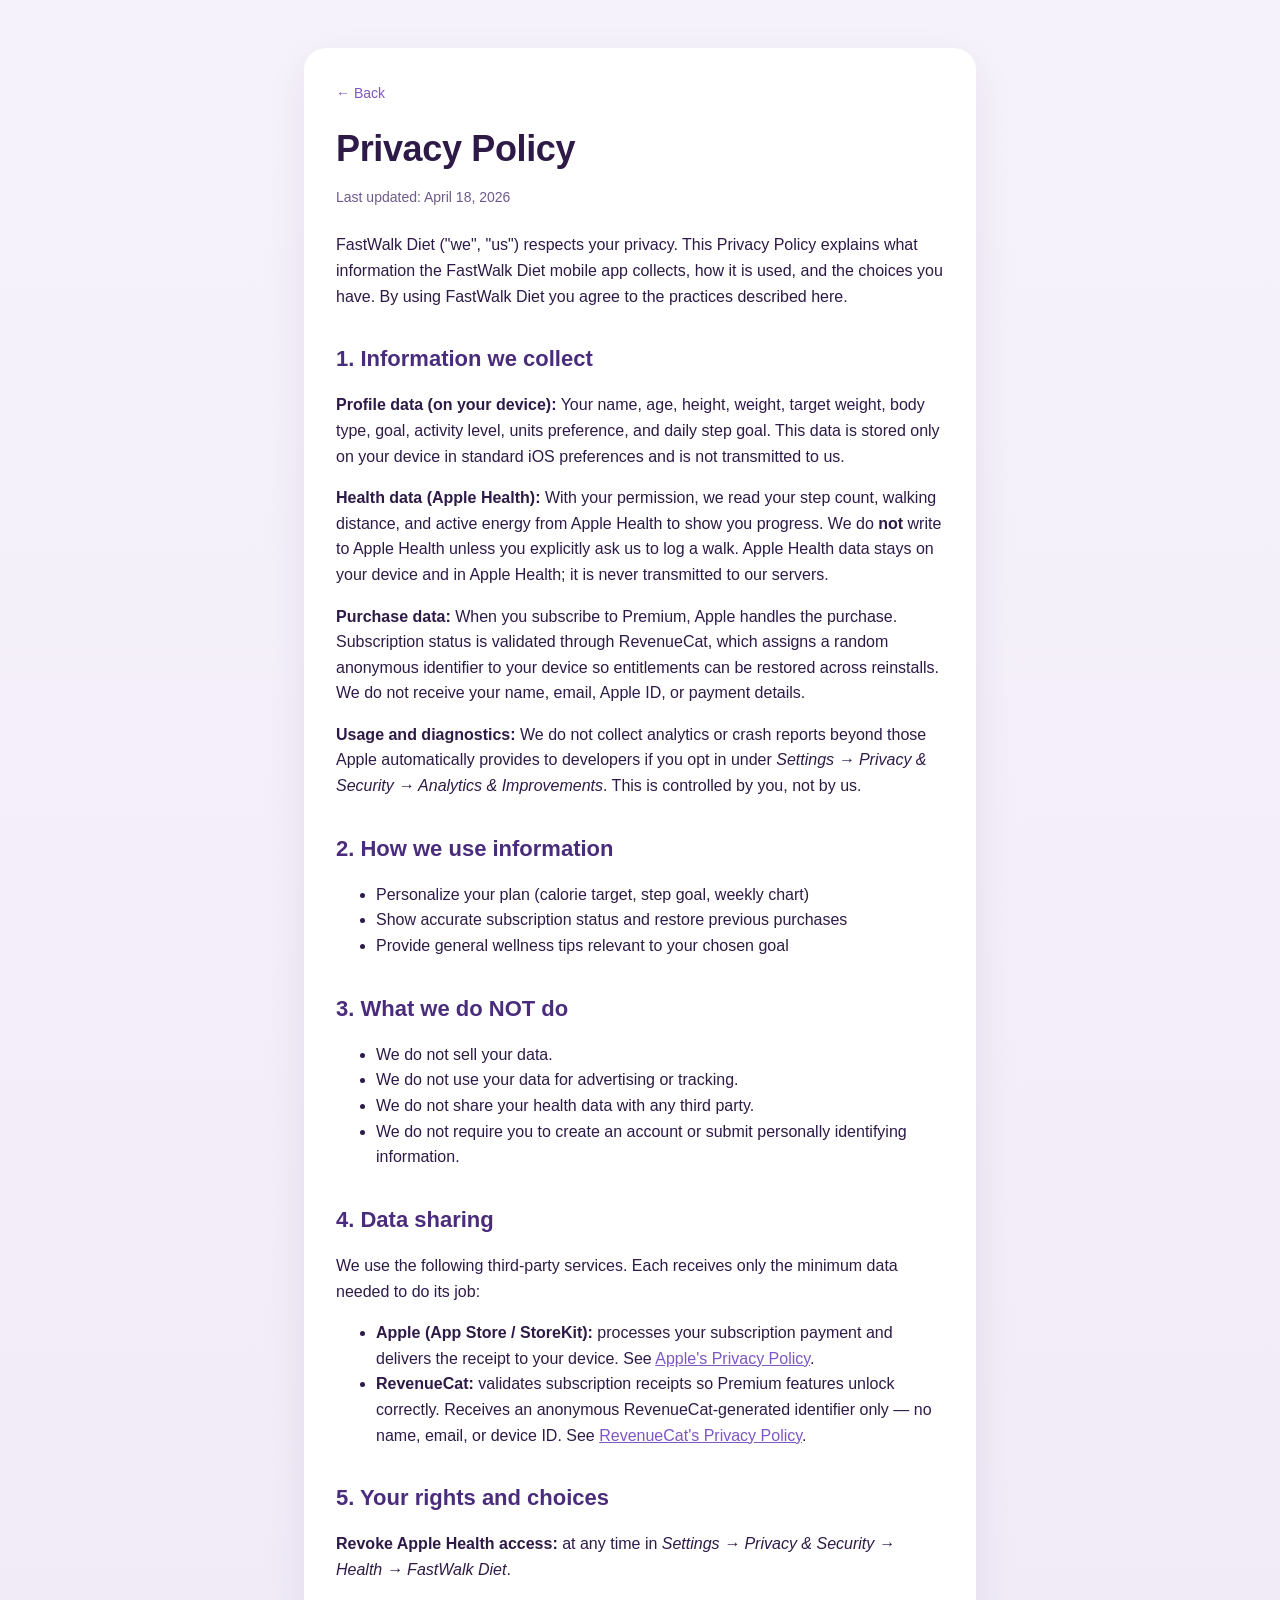
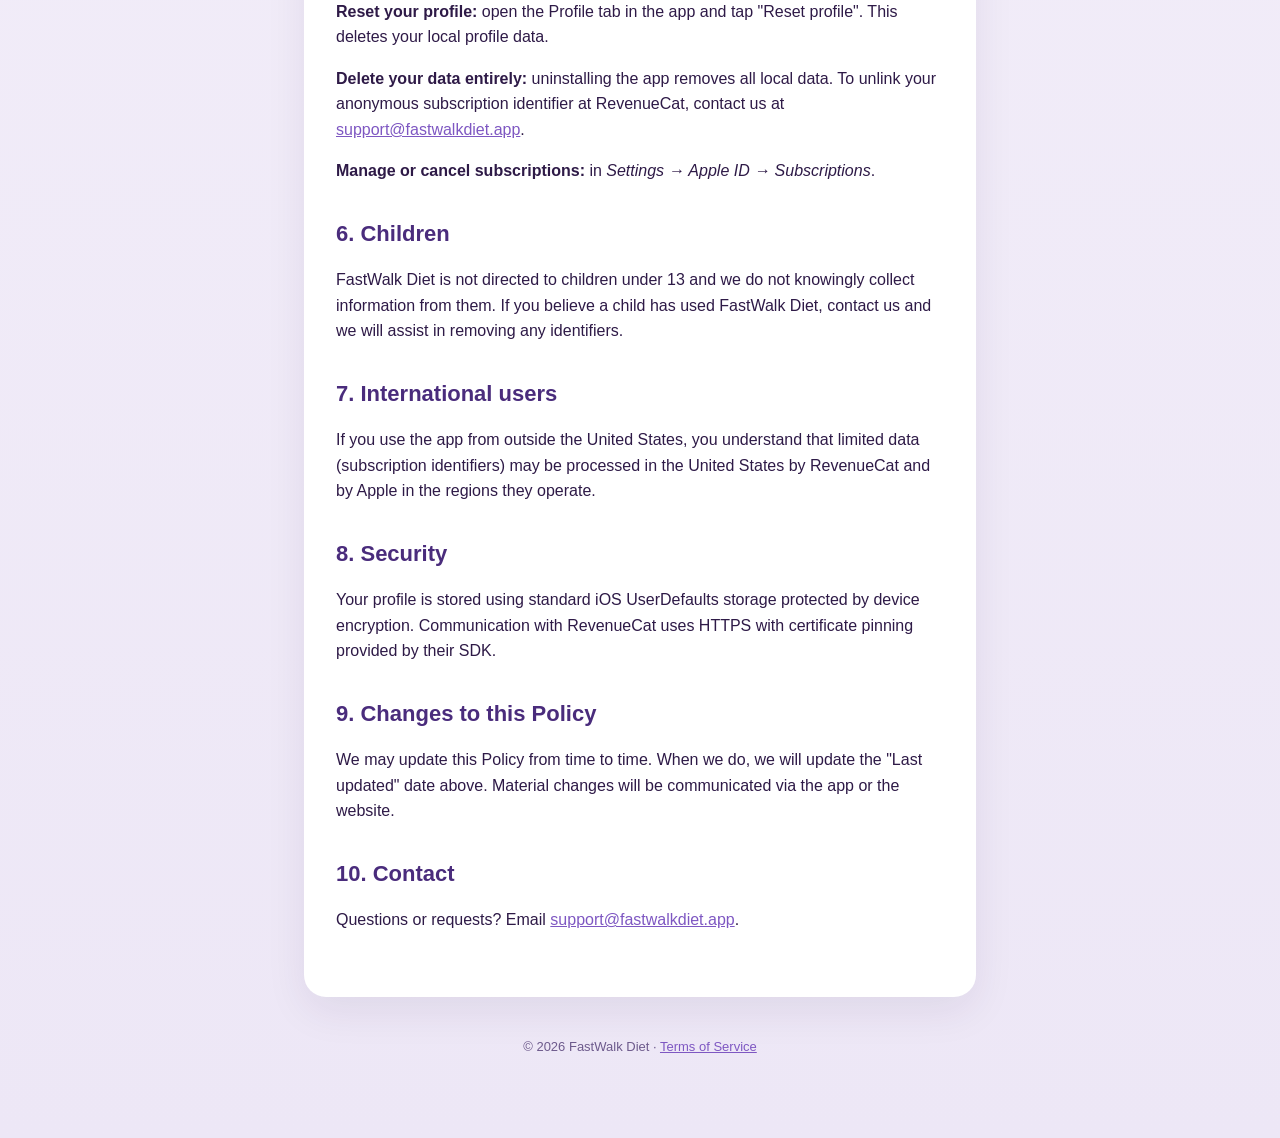
==== privacy.html @ 20ce17f5 "Initial legal pages for FastWalk Diet" ====
<!DOCTYPE html>
<html lang="en">
<head>
<meta charset="UTF-8" />
<meta name="viewport" content="width=device-width, initial-scale=1.0" />
<title>Privacy Policy — FastWalk Diet</title>
<link rel="stylesheet" href="style.css" />
</head>
<body>
<main class="container">
<article class="legal-wrap">
<a href="index.html" class="home-link">Back</a>
<h1>Privacy Policy</h1>
<p class="meta">Last updated: April 18, 2026</p>

<p>FastWalk Diet ("we", "us") respects your privacy. This Privacy Policy explains what
information the FastWalk Diet mobile app collects, how it is used, and the choices you
have. By using FastWalk Diet you agree to the practices described here.</p>

<h2>1. Information we collect</h2>
<p><strong>Profile data (on your device):</strong> Your name, age, height, weight, target
weight, body type, goal, activity level, units preference, and daily step goal. This data
is stored only on your device in standard iOS preferences and is not transmitted to us.</p>

<p><strong>Health data (Apple Health):</strong> With your permission, we read your step
count, walking distance, and active energy from Apple Health to show you progress. We
do <strong>not</strong> write to Apple Health unless you explicitly ask us to log a walk.
Apple Health data stays on your device and in Apple Health; it is never transmitted to
our servers.</p>

<p><strong>Purchase data:</strong> When you subscribe to Premium, Apple handles the
purchase. Subscription status is validated through RevenueCat, which assigns a random
anonymous identifier to your device so entitlements can be restored across reinstalls.
We do not receive your name, email, Apple ID, or payment details.</p>

<p><strong>Usage and diagnostics:</strong> We do not collect analytics or crash reports
beyond those Apple automatically provides to developers if you opt in under
<em>Settings → Privacy &amp; Security → Analytics &amp; Improvements</em>. This is
controlled by you, not by us.</p>

<h2>2. How we use information</h2>
<ul>
  <li>Personalize your plan (calorie target, step goal, weekly chart)</li>
  <li>Show accurate subscription status and restore previous purchases</li>
  <li>Provide general wellness tips relevant to your chosen goal</li>
</ul>

<h2>3. What we do NOT do</h2>
<ul>
  <li>We do not sell your data.</li>
  <li>We do not use your data for advertising or tracking.</li>
  <li>We do not share your health data with any third party.</li>
  <li>We do not require you to create an account or submit personally identifying
      information.</li>
</ul>

<h2>4. Data sharing</h2>
<p>We use the following third-party services. Each receives only the minimum data needed
to do its job:</p>
<ul>
  <li><strong>Apple (App Store / StoreKit):</strong> processes your subscription payment
      and delivers the receipt to your device. See
      <a href="https://www.apple.com/legal/privacy/" target="_blank" rel="noopener">Apple's
      Privacy Policy</a>.</li>
  <li><strong>RevenueCat:</strong> validates subscription receipts so Premium features
      unlock correctly. Receives an anonymous RevenueCat-generated identifier only —
      no name, email, or device ID. See
      <a href="https://www.revenuecat.com/privacy/" target="_blank" rel="noopener">RevenueCat's
      Privacy Policy</a>.</li>
</ul>

<h2>5. Your rights and choices</h2>
<p><strong>Revoke Apple Health access:</strong> at any time in
<em>Settings → Privacy &amp; Security → Health → FastWalk Diet</em>.</p>
<p><strong>Reset your profile:</strong> open the Profile tab in the app and tap "Reset
profile". This deletes your local profile data.</p>
<p><strong>Delete your data entirely:</strong> uninstalling the app removes all local
data. To unlink your anonymous subscription identifier at RevenueCat, contact us at
<a href="mailto:support@fastwalkdiet.app">support@fastwalkdiet.app</a>.</p>
<p><strong>Manage or cancel subscriptions:</strong> in
<em>Settings → Apple ID → Subscriptions</em>.</p>

<h2>6. Children</h2>
<p>FastWalk Diet is not directed to children under 13 and we do not knowingly collect
information from them. If you believe a child has used FastWalk Diet, contact us and we
will assist in removing any identifiers.</p>

<h2>7. International users</h2>
<p>If you use the app from outside the United States, you understand that limited data
(subscription identifiers) may be processed in the United States by RevenueCat and by
Apple in the regions they operate.</p>

<h2>8. Security</h2>
<p>Your profile is stored using standard iOS UserDefaults storage protected by device
encryption. Communication with RevenueCat uses HTTPS with certificate pinning provided
by their SDK.</p>

<h2>9. Changes to this Policy</h2>
<p>We may update this Policy from time to time. When we do, we will update the "Last
updated" date above. Material changes will be communicated via the app or the website.</p>

<h2>10. Contact</h2>
<p>Questions or requests? Email
<a href="mailto:support@fastwalkdiet.app">support@fastwalkdiet.app</a>.</p>

</article>

<footer>© 2026 FastWalk Diet · <a href="terms.html">Terms of Service</a></footer>
</main>
</body>
</html>
---- style.css ----
:root {
  --bg: #f6f2fb;
  --bg2: #ede7f6;
  --accent: #7e57c2;
  --accent-dark: #4a2c7c;
  --text: #2e1a47;
  --subtext: #6d5a8c;
  --card: #ffffff;
}

* { box-sizing: border-box; }

html, body {
  margin: 0;
  padding: 0;
  font-family: -apple-system, BlinkMacSystemFont, "SF Pro Text", "Segoe UI", Roboto,
               Helvetica, Arial, sans-serif;
  background: linear-gradient(180deg, var(--bg) 0%, var(--bg2) 100%);
  color: var(--text);
  line-height: 1.6;
  min-height: 100vh;
}

.container {
  max-width: 720px;
  margin: 0 auto;
  padding: 48px 24px 80px;
}

.hero { text-align: center; padding: 40px 0 24px; }
.hero h1 {
  margin: 0 0 8px;
  font-size: 44px;
  font-weight: 800;
  letter-spacing: -0.01em;
  background: linear-gradient(135deg, #b39ddb, #7e57c2);
  -webkit-background-clip: text;
  background-clip: text;
  color: transparent;
}
.tagline { color: var(--subtext); font-size: 18px; margin: 0; }

nav.links {
  display: flex;
  flex-wrap: wrap;
  gap: 12px;
  justify-content: center;
  margin-top: 32px;
}
nav.links a {
  background: var(--card);
  color: var(--accent-dark);
  padding: 14px 20px;
  border-radius: 14px;
  text-decoration: none;
  font-weight: 600;
  box-shadow: 0 6px 14px rgba(126, 87, 194, 0.12);
  transition: transform 0.15s, box-shadow 0.15s;
}
nav.links a:hover {
  transform: translateY(-1px);
  box-shadow: 0 10px 20px rgba(126, 87, 194, 0.18);
}

h1 { font-size: 36px; font-weight: 800; letter-spacing: -0.01em; margin: 0 0 12px; color: var(--text); }
h2 { font-size: 22px; margin: 32px 0 8px; color: var(--accent-dark); }
p, li { font-size: 16px; color: var(--text); }
a { color: var(--accent); }

.legal-wrap {
  background: var(--card);
  padding: 32px 32px 48px;
  border-radius: 22px;
  box-shadow: 0 14px 40px rgba(46, 26, 71, 0.08);
}

.meta {
  font-size: 14px;
  color: var(--subtext);
  margin: -4px 0 24px;
}

footer {
  text-align: center;
  font-size: 13px;
  color: var(--subtext);
  margin-top: 40px;
}
footer a { color: var(--accent); }

.home-link {
  display: inline-block;
  color: var(--accent);
  font-size: 14px;
  text-decoration: none;
  margin-bottom: 16px;
}
.home-link::before { content: "← "; }
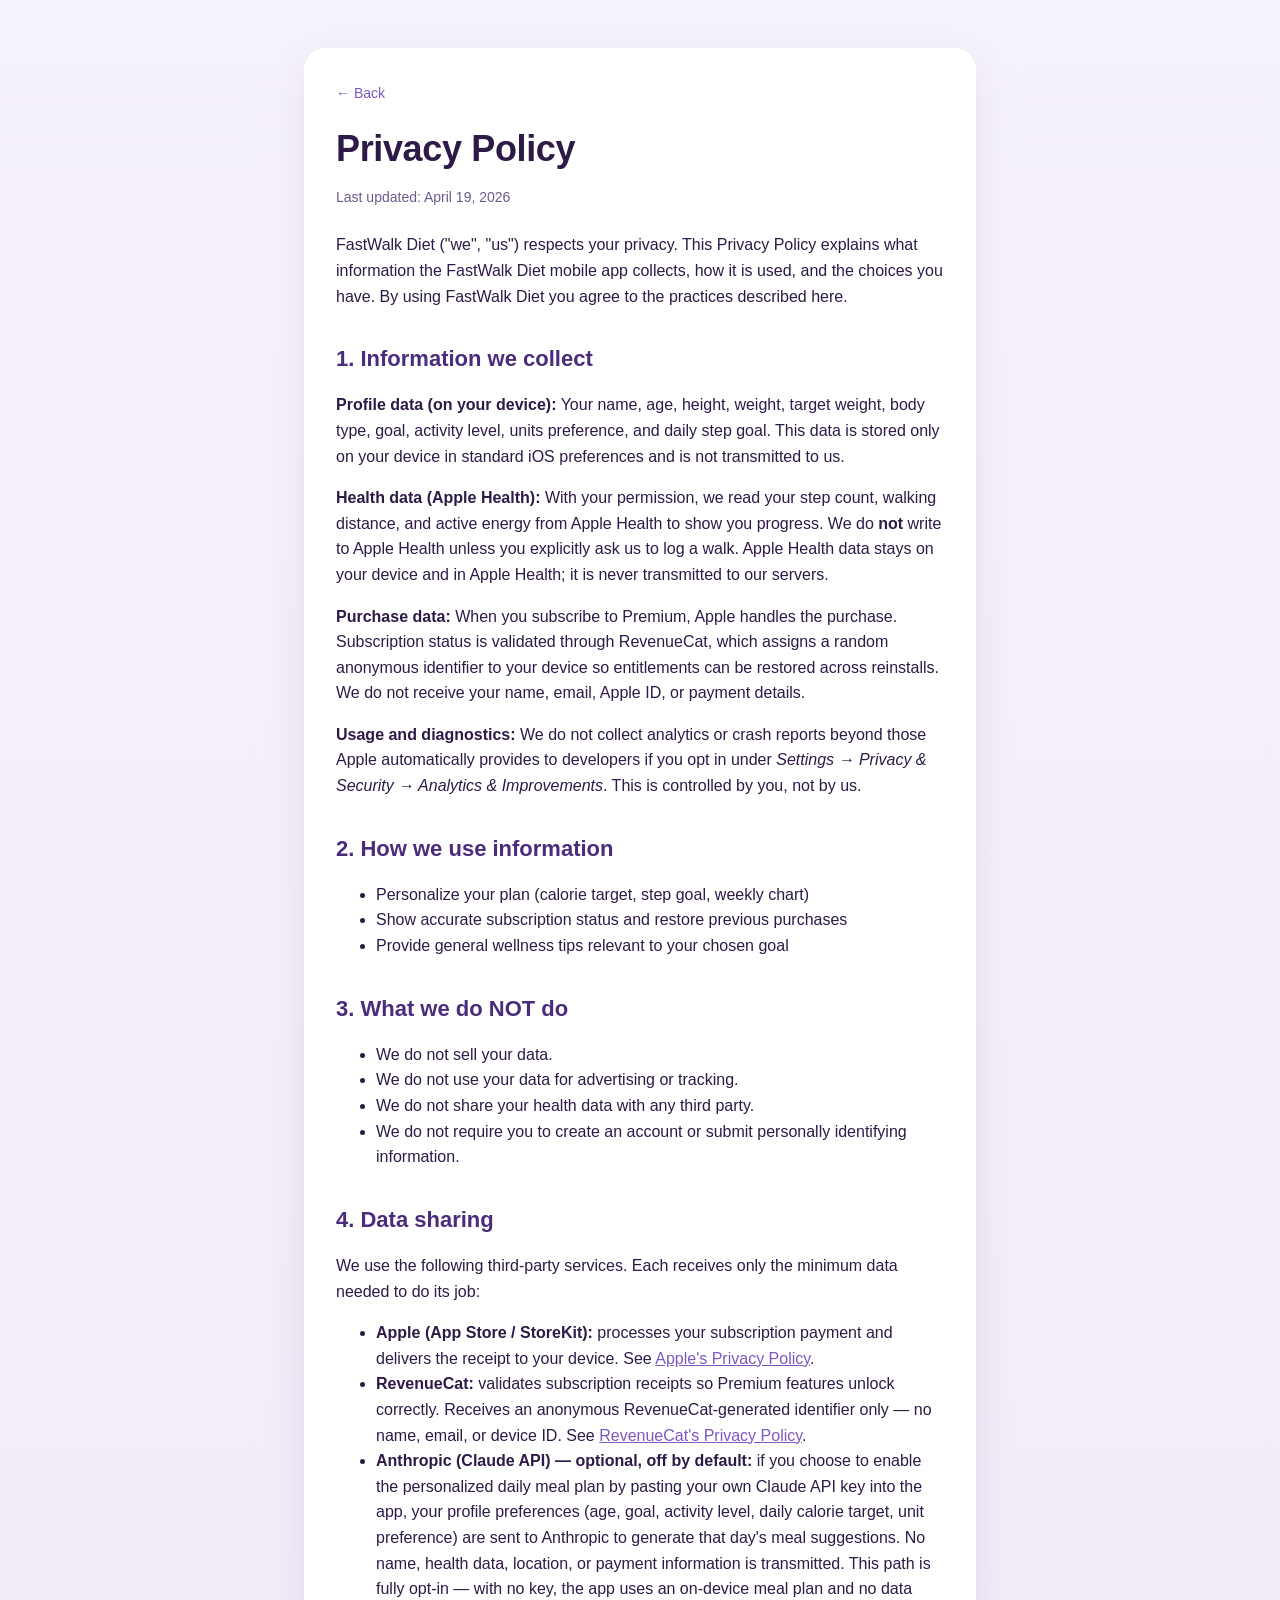
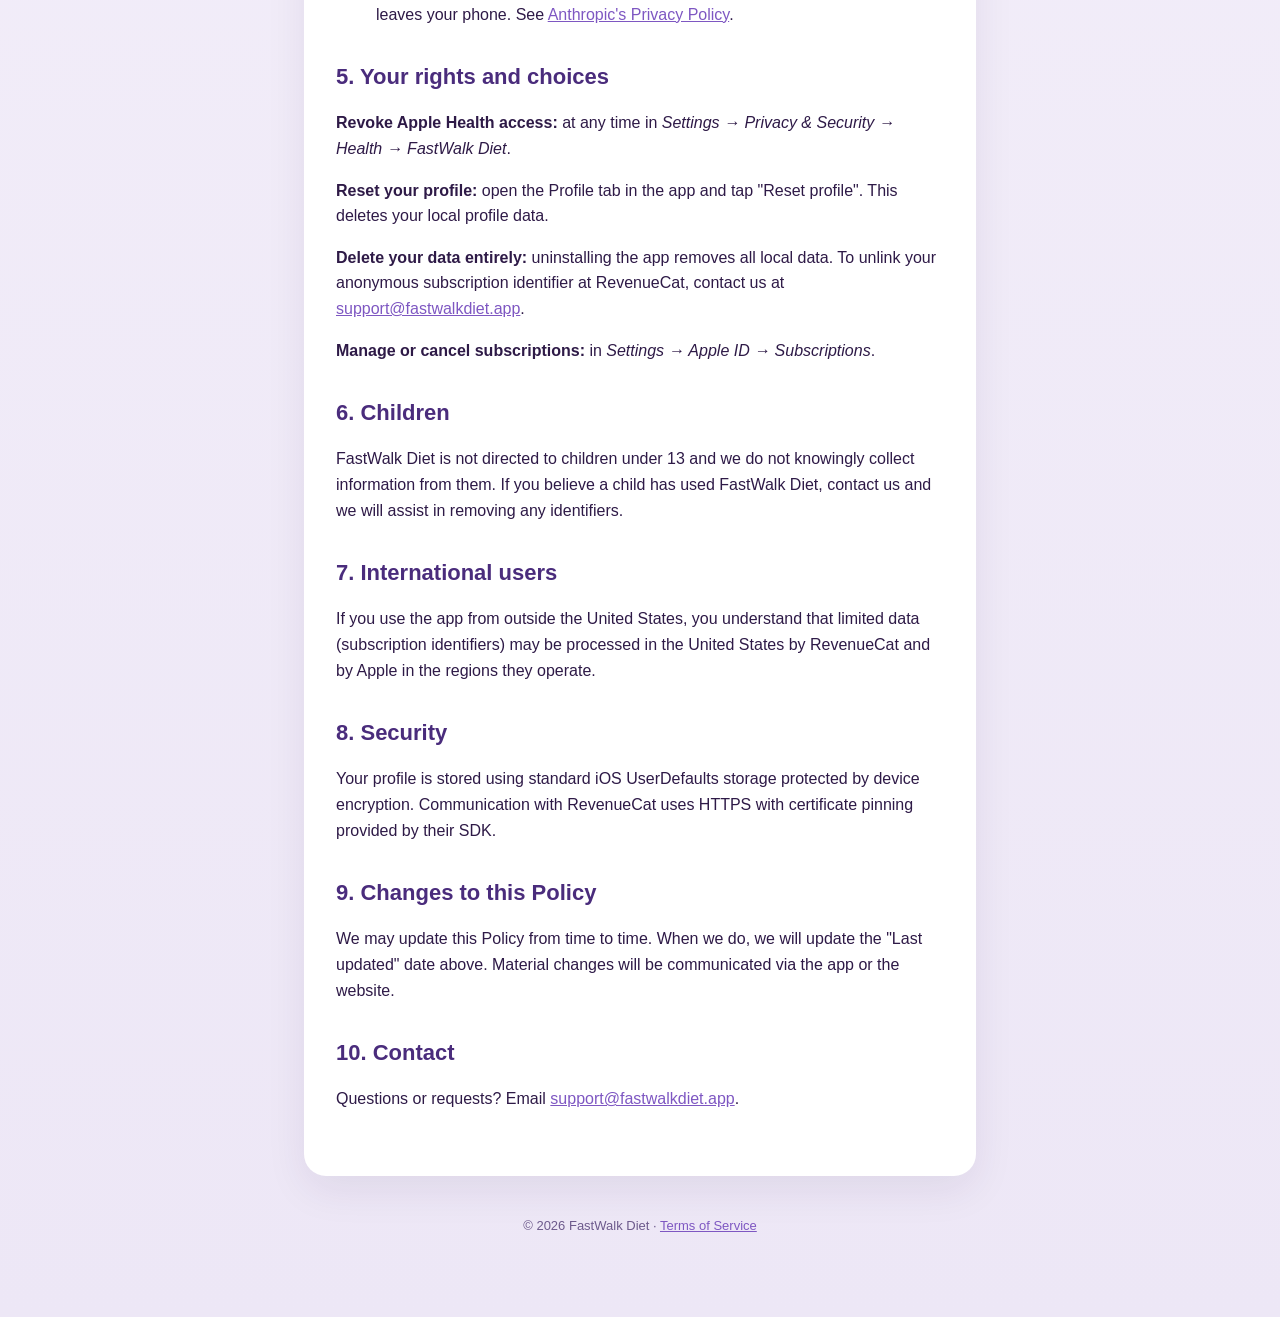
==== commit 620df2f6: "Add Anthropic/Claude disclosure to privacy + Sources & Science page with peer-reviewed citations" ====
--- a/privacy.html
+++ b/privacy.html
@@ -11,7 +11,7 @@
 <article class="legal-wrap">
 <a href="index.html" class="home-link">Back</a>
 <h1>Privacy Policy</h1>
-<p class="meta">Last updated: April 18, 2026</p>
+<p class="meta">Last updated: April 19, 2026</p>
 
 <p>FastWalk Diet ("we", "us") respects your privacy. This Privacy Policy explains what
 information the FastWalk Diet mobile app collects, how it is used, and the choices you
@@ -67,6 +67,15 @@
       no name, email, or device ID. See
       <a href="https://www.revenuecat.com/privacy/" target="_blank" rel="noopener">RevenueCat's
       Privacy Policy</a>.</li>
+  <li><strong>Anthropic (Claude API) — optional, off by default:</strong> if you
+      choose to enable the personalized daily meal plan by pasting your own Claude
+      API key into the app, your profile preferences (age, goal, activity level,
+      daily calorie target, unit preference) are sent to Anthropic to generate that
+      day's meal suggestions. No name, health data, location, or payment
+      information is transmitted. This path is fully opt-in — with no key, the app
+      uses an on-device meal plan and no data leaves your phone. See
+      <a href="https://www.anthropic.com/legal/privacy" target="_blank" rel="noopener">Anthropic's
+      Privacy Policy</a>.</li>
 </ul>
 
 <h2>5. Your rights and choices</h2>
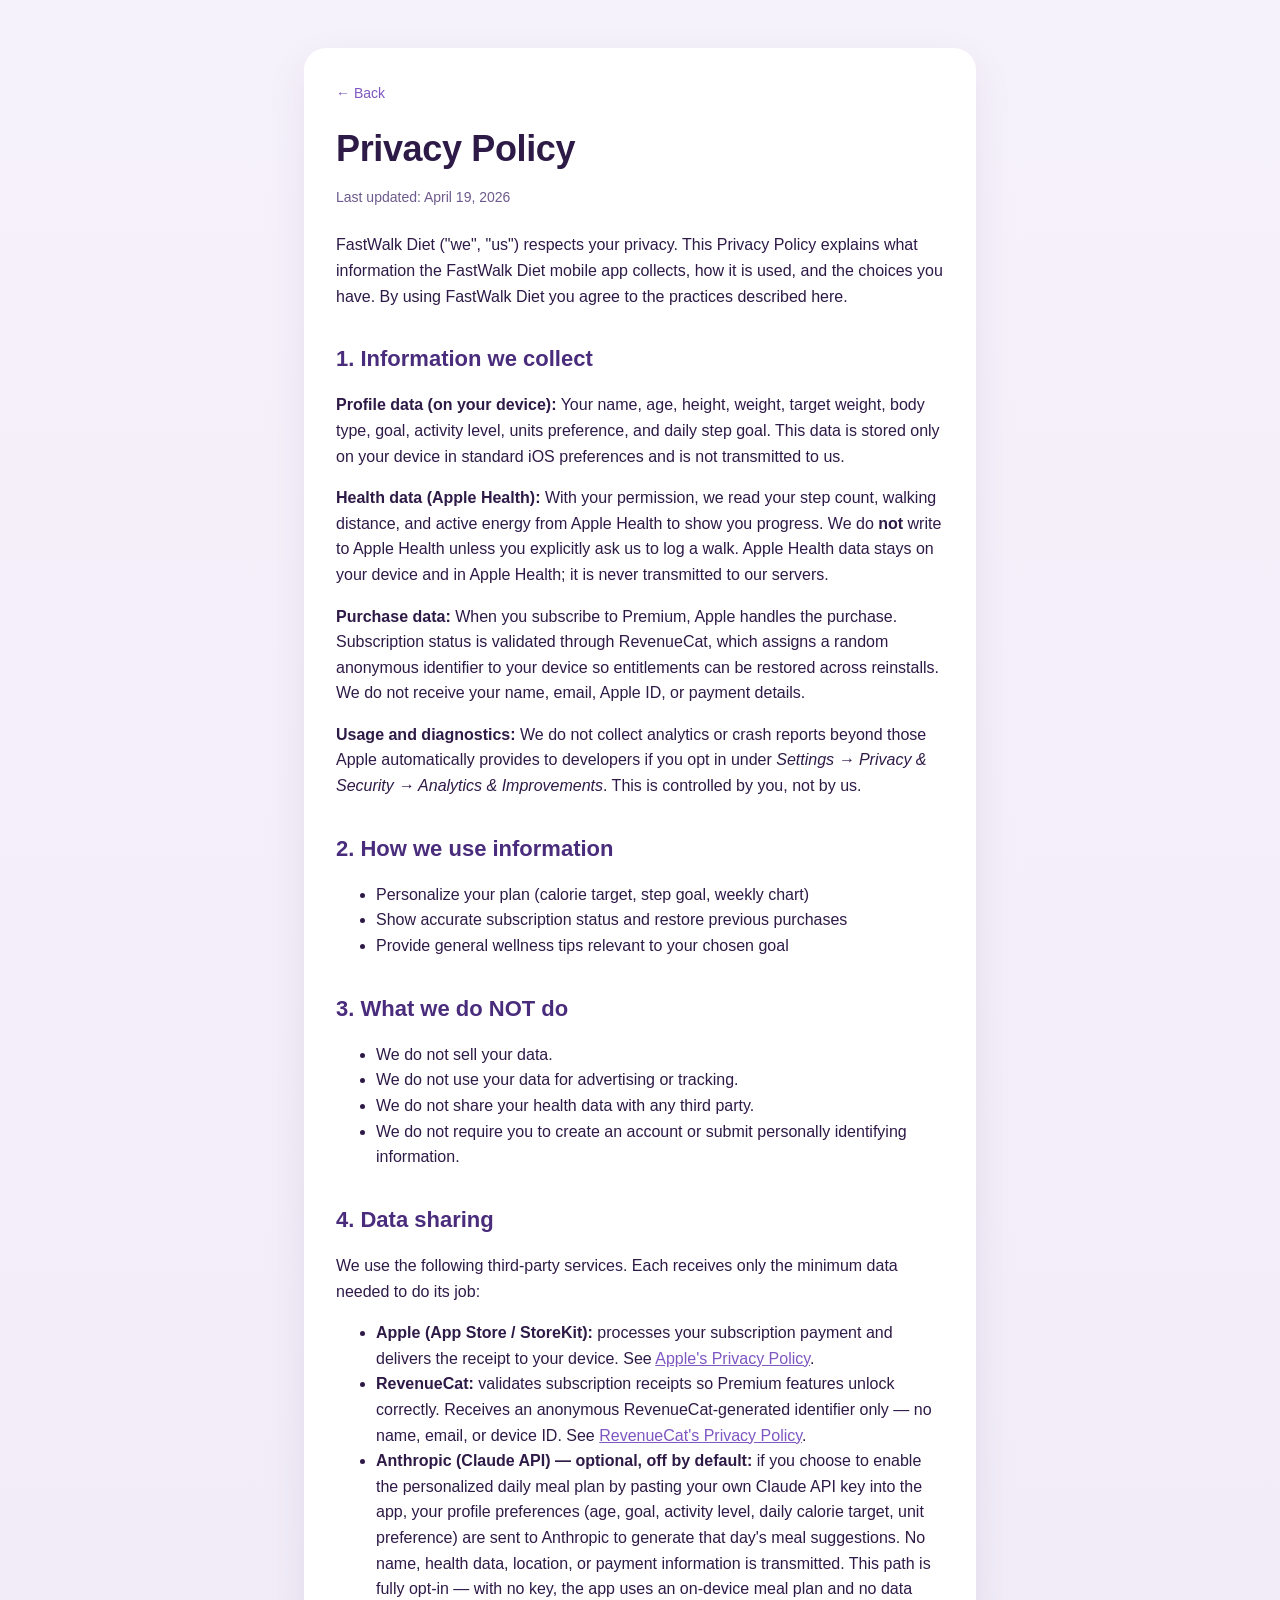
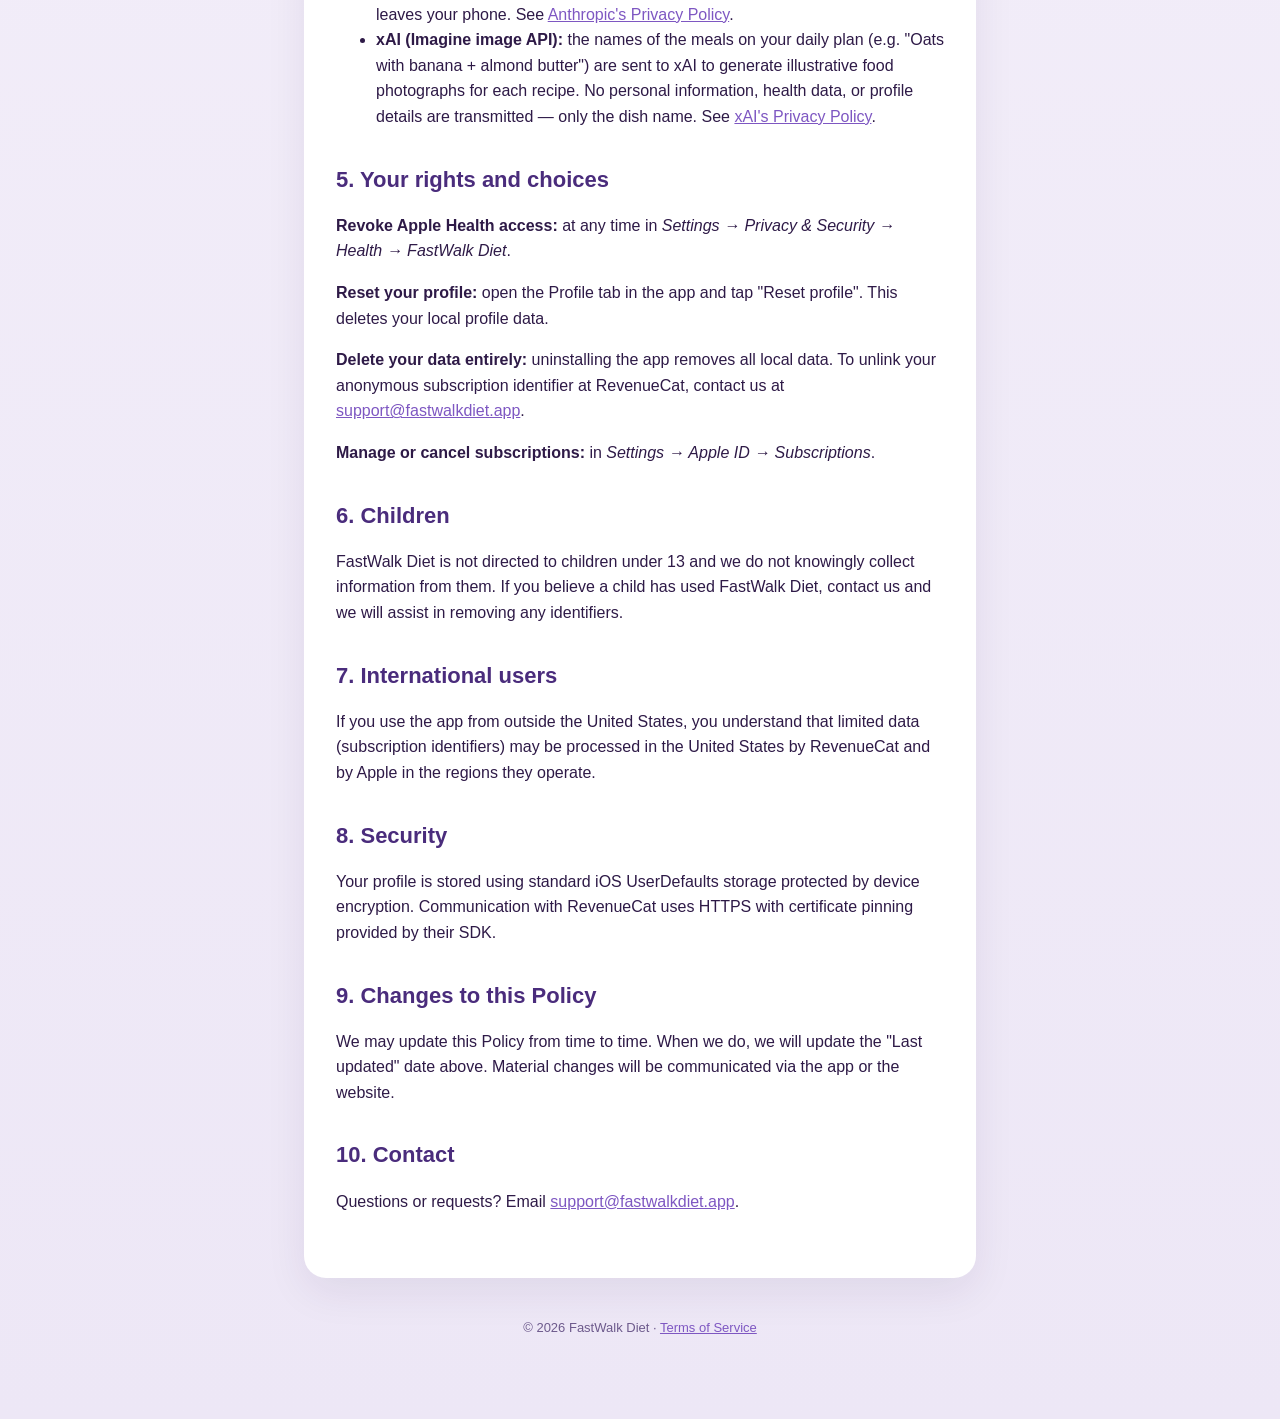
==== commit 6b978540: "Add xAI Imagine API disclosure to privacy policy for meal-image feature" ====
--- a/privacy.html
+++ b/privacy.html
@@ -76,6 +76,13 @@
       uses an on-device meal plan and no data leaves your phone. See
       <a href="https://www.anthropic.com/legal/privacy" target="_blank" rel="noopener">Anthropic's
       Privacy Policy</a>.</li>
+  <li><strong>xAI (Imagine image API):</strong> the names of the meals on your
+      daily plan (e.g. "Oats with banana + almond butter") are sent to xAI to
+      generate illustrative food photographs for each recipe. No personal
+      information, health data, or profile details are transmitted — only the
+      dish name. See
+      <a href="https://x.ai/legal/privacy-policy" target="_blank" rel="noopener">xAI's
+      Privacy Policy</a>.</li>
 </ul>
 
 <h2>5. Your rights and choices</h2>
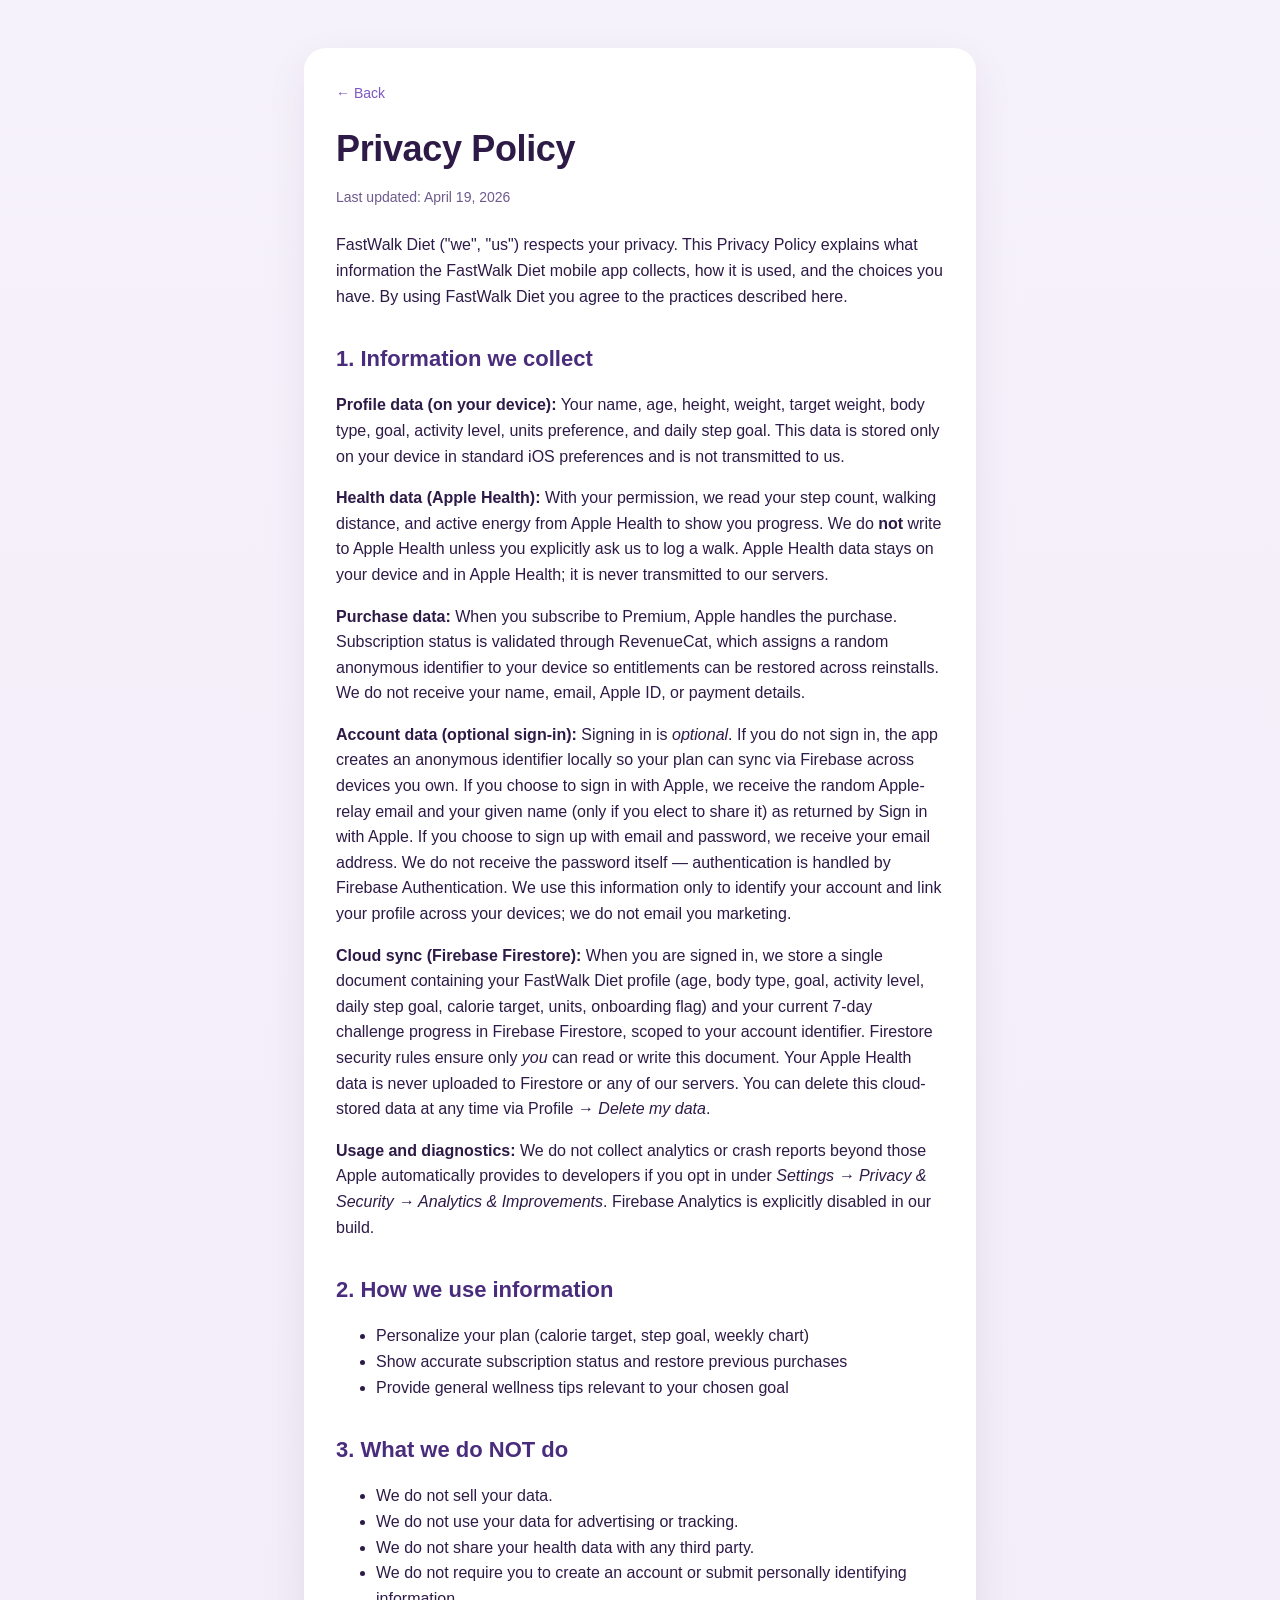
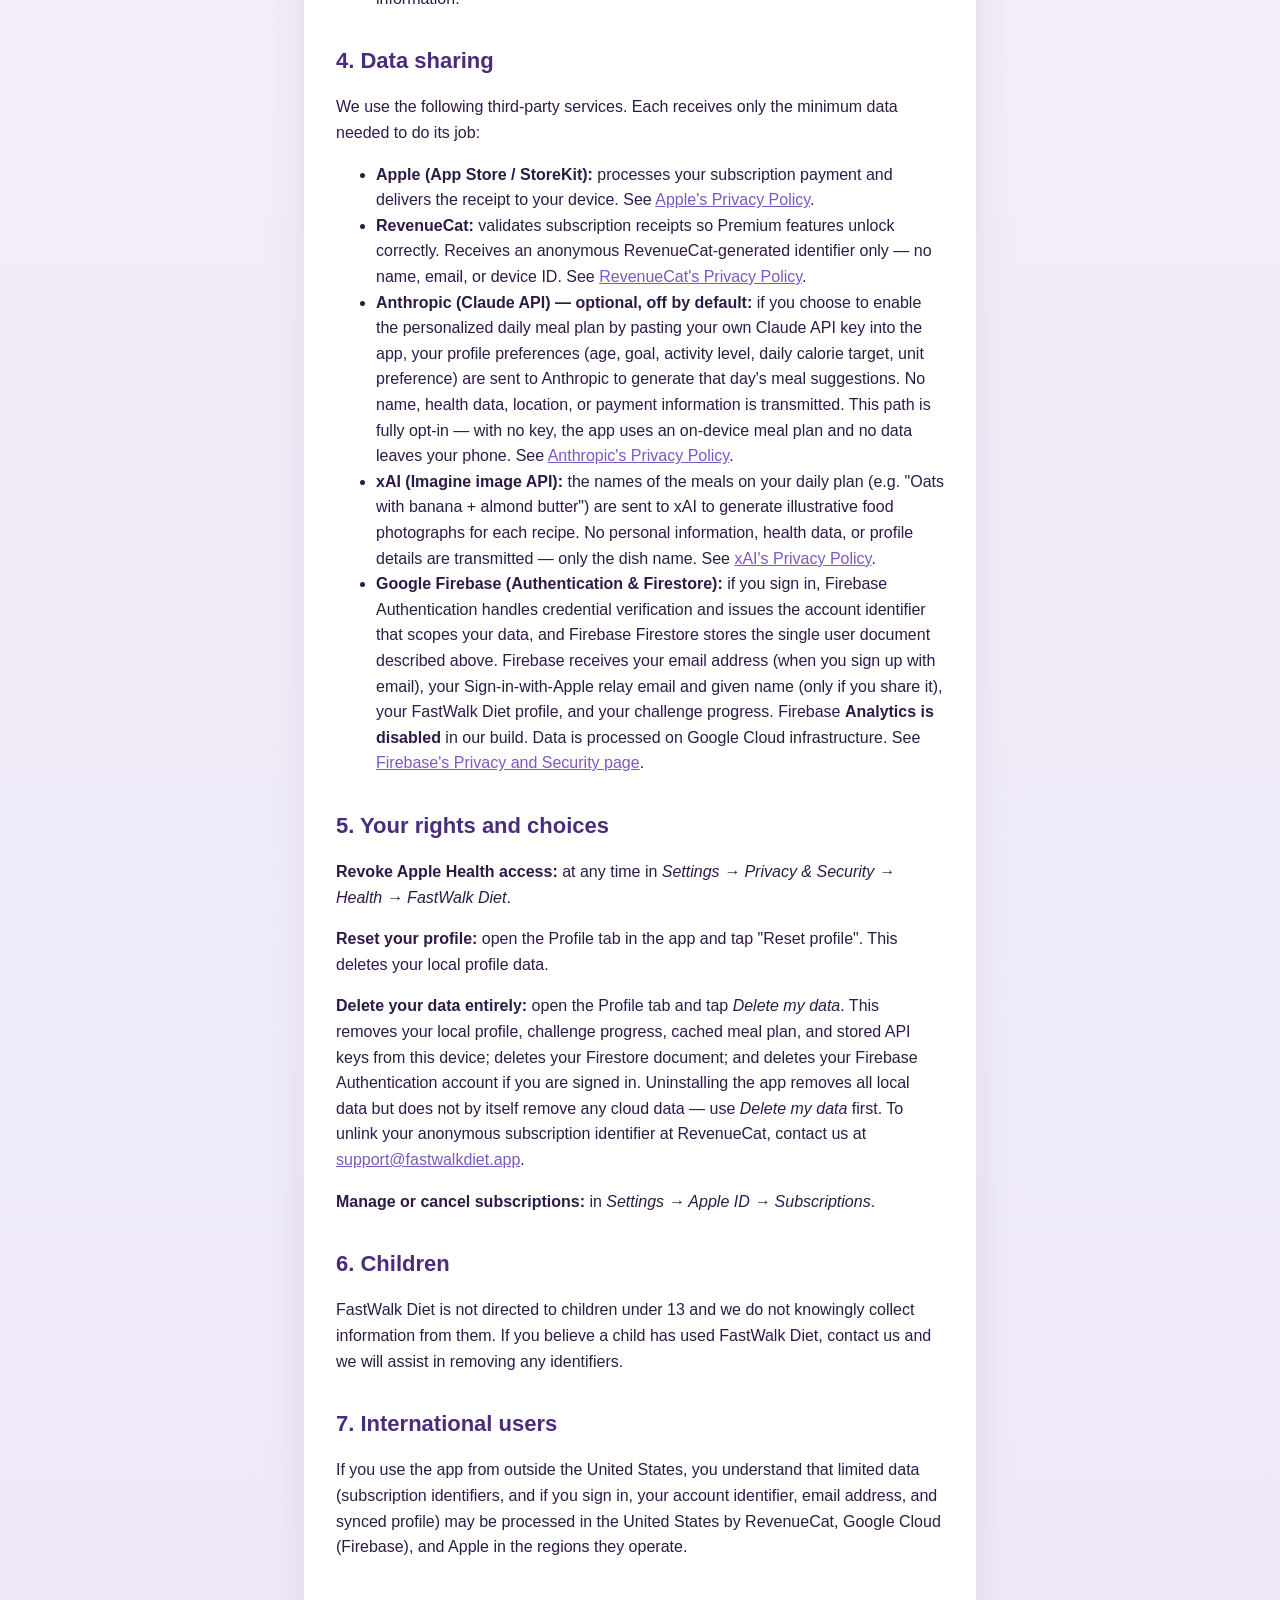
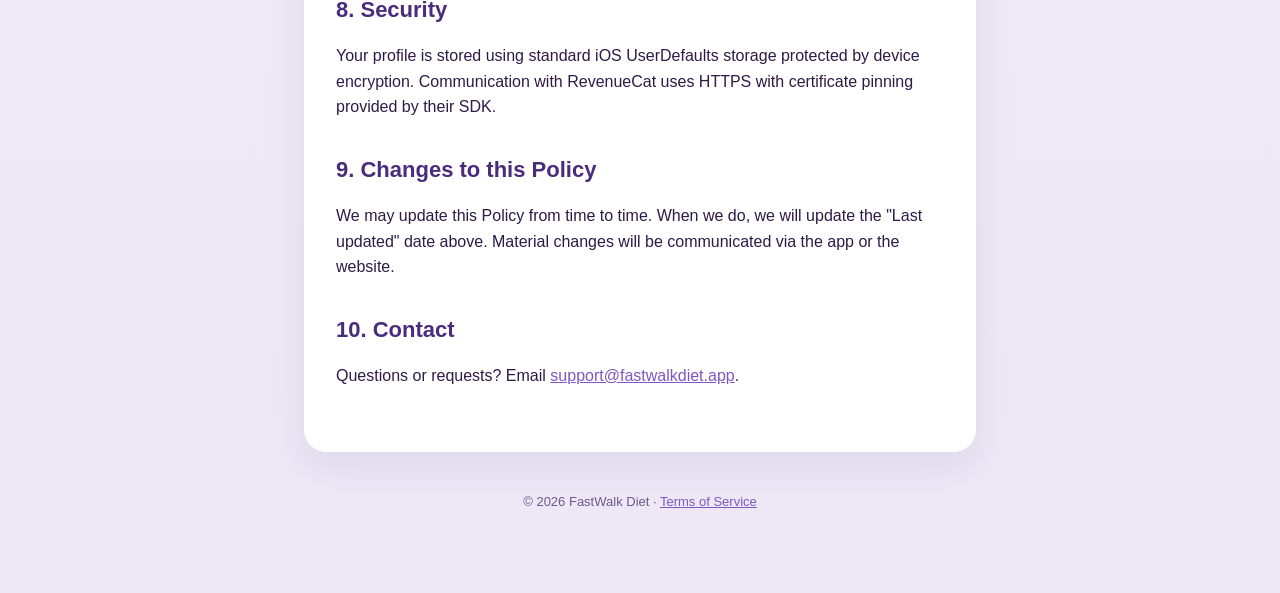
==== commit fa31b618: "Add Firebase Auth + Firestore disclosure to privacy policy Covers the new optional sign-in flow (Sig" ====
--- a/privacy.html
+++ b/privacy.html
@@ -33,10 +33,27 @@
 anonymous identifier to your device so entitlements can be restored across reinstalls.
 We do not receive your name, email, Apple ID, or payment details.</p>
 
+<p><strong>Account data (optional sign-in):</strong> Signing in is <em>optional</em>. If
+you do not sign in, the app creates an anonymous identifier locally so your plan can
+sync via Firebase across devices you own. If you choose to sign in with Apple, we receive
+the random Apple-relay email and your given name (only if you elect to share it) as
+returned by Sign in with Apple. If you choose to sign up with email and password, we
+receive your email address. We do not receive the password itself — authentication is
+handled by Firebase Authentication. We use this information only to identify your account
+and link your profile across your devices; we do not email you marketing.</p>
+
+<p><strong>Cloud sync (Firebase Firestore):</strong> When you are signed in, we store a
+single document containing your FastWalk Diet profile (age, body type, goal, activity
+level, daily step goal, calorie target, units, onboarding flag) and your current 7-day
+challenge progress in Firebase Firestore, scoped to your account identifier. Firestore
+security rules ensure only <em>you</em> can read or write this document. Your Apple Health
+data is never uploaded to Firestore or any of our servers. You can delete this
+cloud-stored data at any time via Profile &rarr; <em>Delete my data</em>.</p>
+
 <p><strong>Usage and diagnostics:</strong> We do not collect analytics or crash reports
 beyond those Apple automatically provides to developers if you opt in under
-<em>Settings → Privacy &amp; Security → Analytics &amp; Improvements</em>. This is
-controlled by you, not by us.</p>
+<em>Settings → Privacy &amp; Security → Analytics &amp; Improvements</em>. Firebase
+Analytics is explicitly disabled in our build.</p>
 
 <h2>2. How we use information</h2>
 <ul>
@@ -83,6 +100,16 @@
       dish name. See
       <a href="https://x.ai/legal/privacy-policy" target="_blank" rel="noopener">xAI's
       Privacy Policy</a>.</li>
+  <li><strong>Google Firebase (Authentication &amp; Firestore):</strong> if you
+      sign in, Firebase Authentication handles credential verification and issues
+      the account identifier that scopes your data, and Firebase Firestore stores
+      the single user document described above. Firebase receives your email
+      address (when you sign up with email), your Sign-in-with-Apple relay email
+      and given name (only if you share it), your FastWalk Diet profile, and your
+      challenge progress. Firebase <strong>Analytics is disabled</strong> in our
+      build. Data is processed on Google Cloud infrastructure. See
+      <a href="https://firebase.google.com/support/privacy" target="_blank" rel="noopener">Firebase's
+      Privacy and Security page</a>.</li>
 </ul>
 
 <h2>5. Your rights and choices</h2>
@@ -90,8 +117,13 @@
 <em>Settings → Privacy &amp; Security → Health → FastWalk Diet</em>.</p>
 <p><strong>Reset your profile:</strong> open the Profile tab in the app and tap "Reset
 profile". This deletes your local profile data.</p>
-<p><strong>Delete your data entirely:</strong> uninstalling the app removes all local
-data. To unlink your anonymous subscription identifier at RevenueCat, contact us at
+<p><strong>Delete your data entirely:</strong> open the Profile tab and tap
+<em>Delete my data</em>. This removes your local profile, challenge progress, cached
+meal plan, and stored API keys from this device; deletes your Firestore document; and
+deletes your Firebase Authentication account if you are signed in. Uninstalling the app
+removes all local data but does not by itself remove any cloud data &mdash; use
+<em>Delete my data</em> first. To unlink your anonymous subscription identifier at
+RevenueCat, contact us at
 <a href="mailto:support@fastwalkdiet.app">support@fastwalkdiet.app</a>.</p>
 <p><strong>Manage or cancel subscriptions:</strong> in
 <em>Settings → Apple ID → Subscriptions</em>.</p>
@@ -103,8 +135,9 @@
 
 <h2>7. International users</h2>
 <p>If you use the app from outside the United States, you understand that limited data
-(subscription identifiers) may be processed in the United States by RevenueCat and by
-Apple in the regions they operate.</p>
+(subscription identifiers, and if you sign in, your account identifier, email address,
+and synced profile) may be processed in the United States by RevenueCat, Google Cloud
+(Firebase), and Apple in the regions they operate.</p>
 
 <h2>8. Security</h2>
 <p>Your profile is stored using standard iOS UserDefaults storage protected by device
